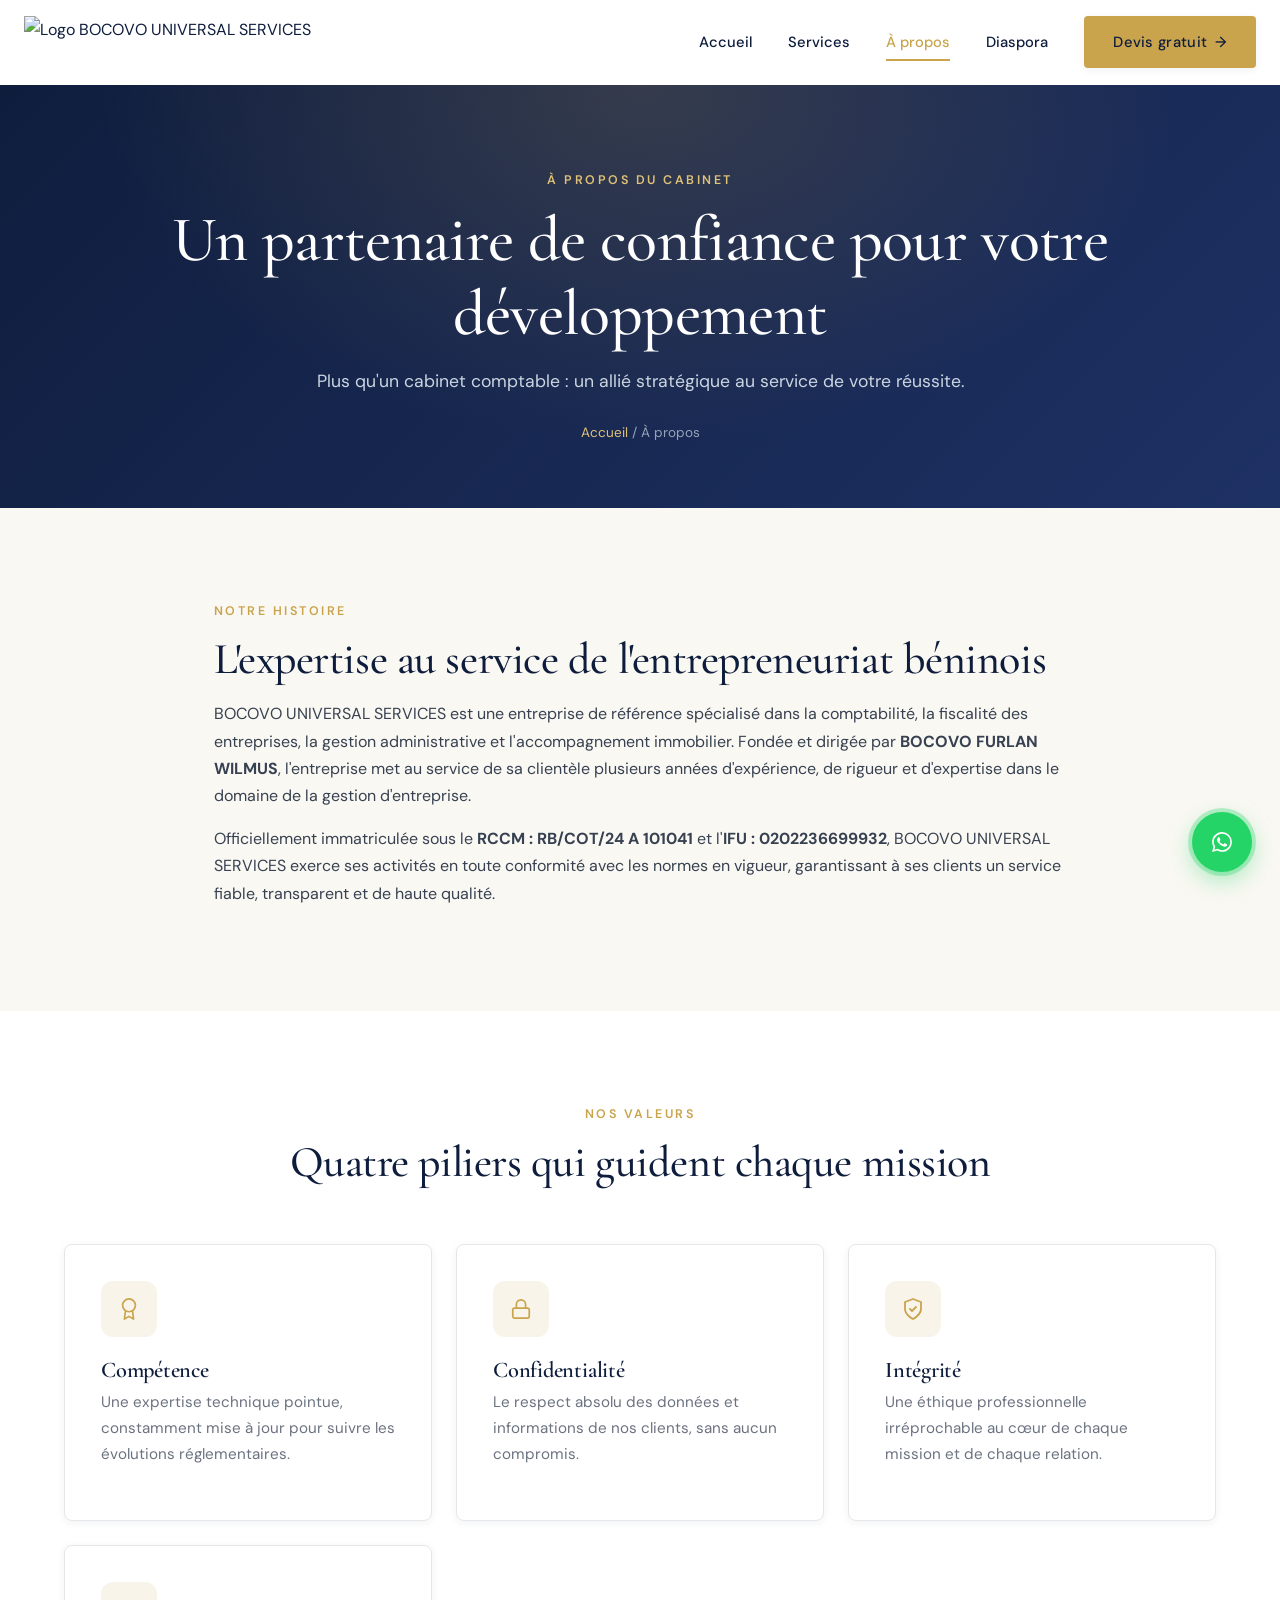
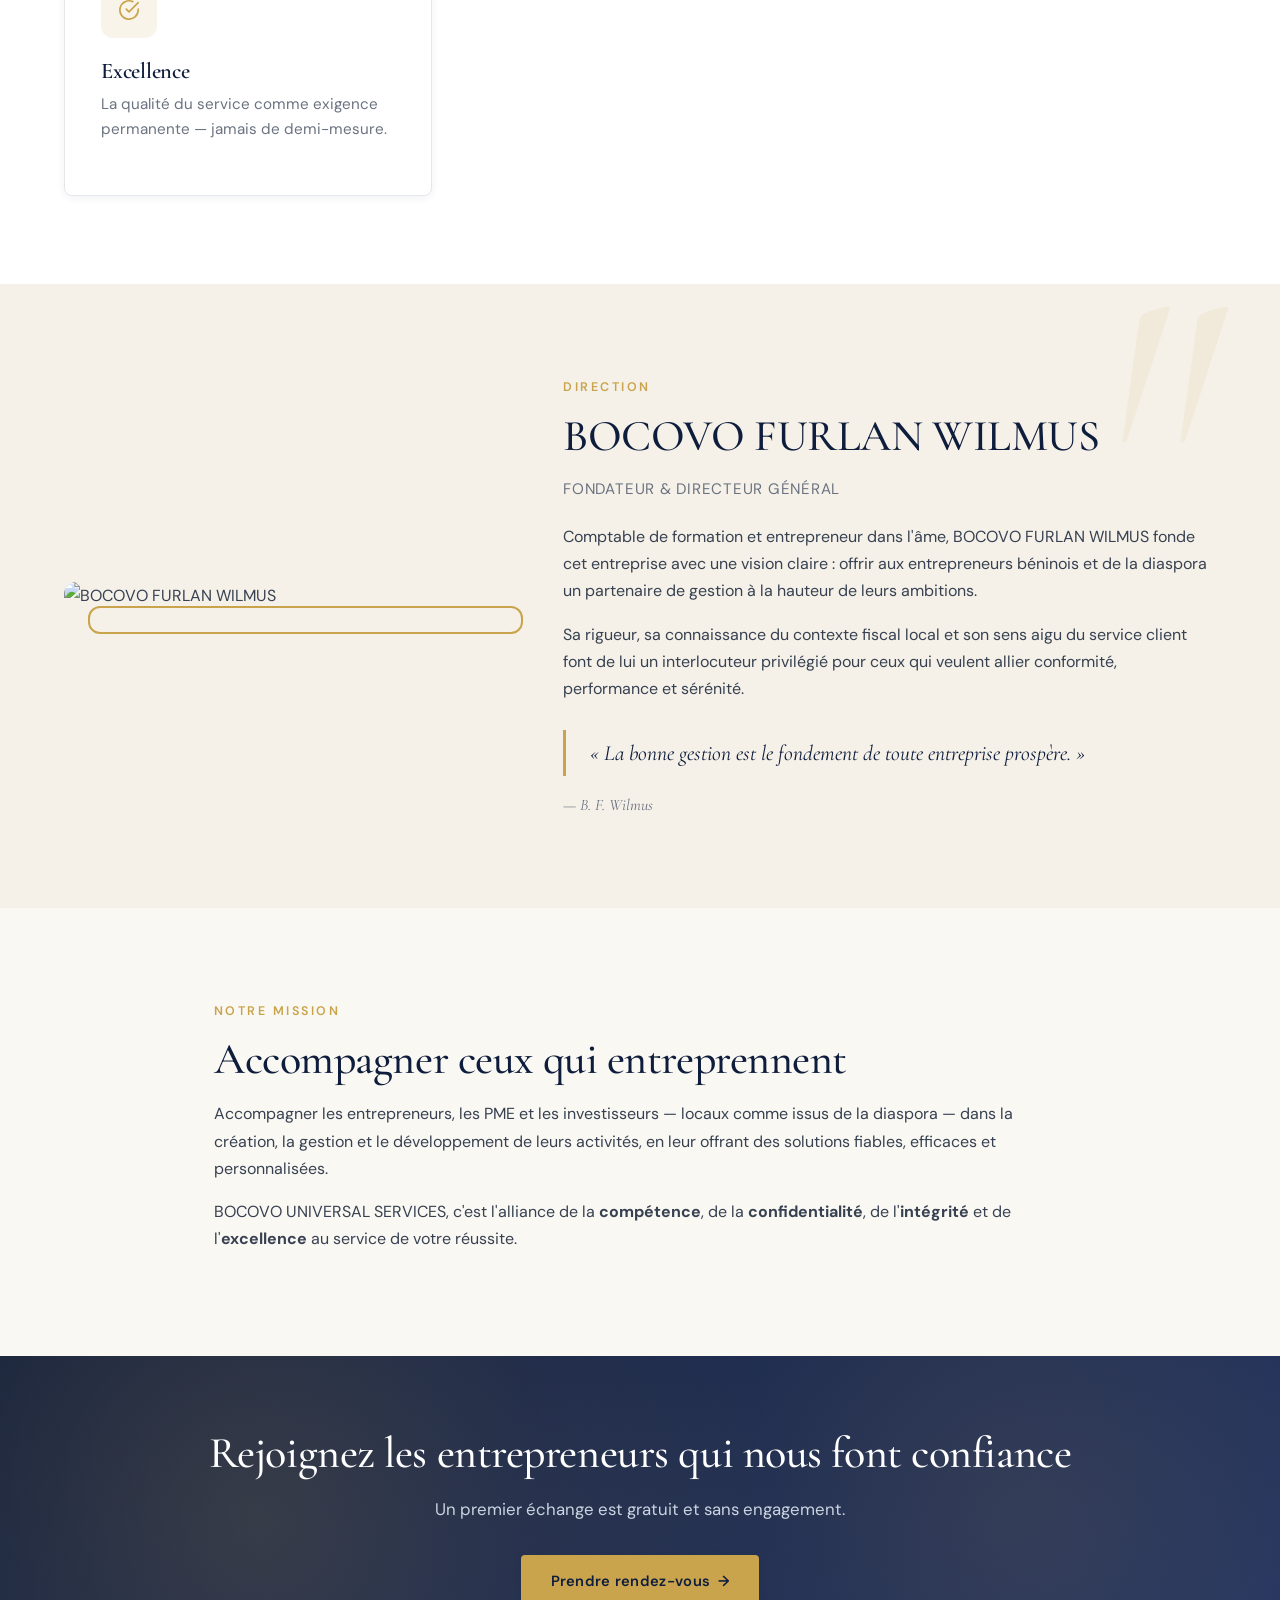
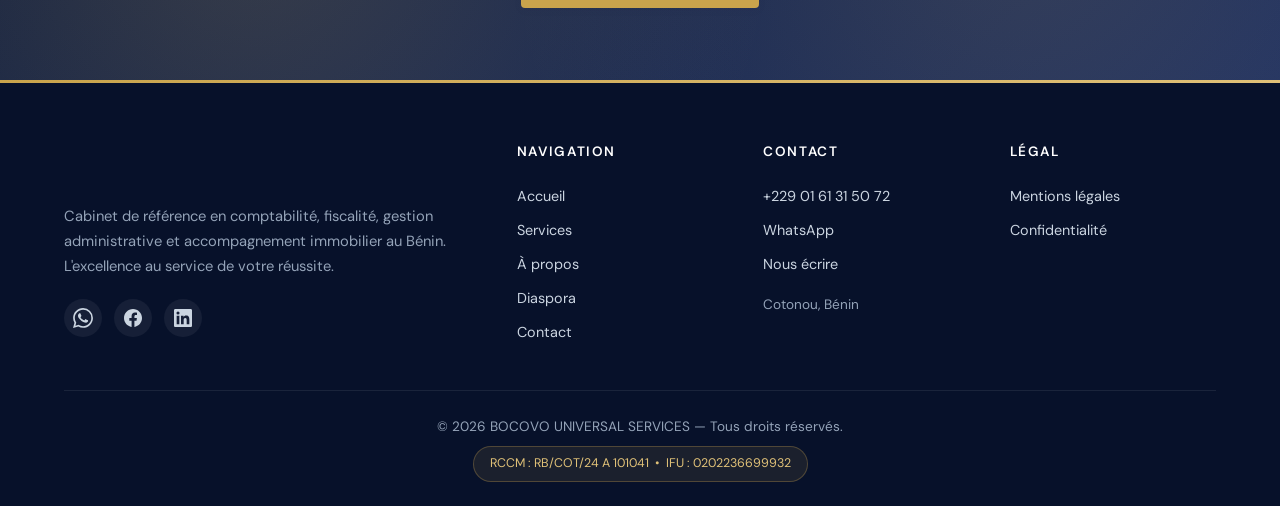
==== a-propos.html @ 5f21bded "Add files via upload" ====
<!DOCTYPE html>
<html lang="fr">
<head>
<meta charset="UTF-8">
<meta name="viewport" content="width=device-width, initial-scale=1.0">
<title>À propos — BOCOVO UNIVERSAL SERVICES</title>
<meta name="description" content="Découvrez BOCOVO UNIVERSAL SERVICES : histoire, valeurs et mission du cabinet dirigé par BOCOVO FURLAN WILMUS.">
<meta property="og:title" content="À propos — BOCOVO UNIVERSAL SERVICES">
<meta property="og:description" content="Découvrez BOCOVO UNIVERSAL SERVICES : histoire, valeurs et mission du cabinet dirigé par BOCOVO FURLAN WILMUS.">
<meta property="og:type" content="website">
<link rel="preconnect" href="https://fonts.googleapis.com">
<link rel="preconnect" href="https://fonts.gstatic.com" crossorigin>
<link href="https://fonts.googleapis.com/css2?family=Cormorant+Garamond:ital,wght@0,500;0,600;0,700;1,500&family=DM+Sans:wght@300;400;500;600;700&display=swap" rel="stylesheet">
<link rel="stylesheet" href="styles.css">
<link rel="icon" type="image/png" href="assets/logo-bocovo.png">
</head>
<body>
<header class="header">
  <div class="header-inner">
    <a href="index.html" class="logo">
      <img src="assets/logo-bocovo.png" alt="Logo BOCOVO UNIVERSAL SERVICES">
    </a>
    <button class="nav-toggle" aria-label="Menu">☰</button>
    <nav class="nav">
      <a href="index.html">Accueil</a>
      <a href="services.html">Services</a>
      <a href="a-propos.html">À propos</a>
      <a href="expertise-diaspora.html">Diaspora</a>
      <a href="contact.html" class="btn btn-primary btn-arrow">Devis gratuit</a>
    </nav>
  </div>
</header>
<main>

<section class="page-hero">
  <div class="container">
    <div class="eyebrow">À propos du cabinet</div>
    <h1>Un partenaire de confiance pour votre développement</h1>
    <p>Plus qu'un cabinet comptable : un allié stratégique au service de votre réussite.</p>
    <div class="breadcrumb"><a href="index.html">Accueil</a> / À propos</div>
  </div>
</section>

<section>
  <div class="container" style="max-width:900px;">
    <div class="reveal">
      <div class="eyebrow">Notre histoire</div>
      <h2>L'expertise au service de l'entrepreneuriat béninois</h2>
      <p>BOCOVO UNIVERSAL SERVICES est une entreprise de référence spécialisé dans la comptabilité, la fiscalité des entreprises, la gestion administrative et l'accompagnement immobilier. Fondée et dirigée par <strong>BOCOVO FURLAN WILMUS</strong>, l'entreprise met au service de sa clientèle plusieurs années d'expérience, de rigueur et d'expertise dans le domaine de la gestion d'entreprise.</p>
      <p>Officiellement immatriculée sous le <strong>RCCM : RB/COT/24 A 101041</strong> et l'<strong>IFU : 0202236699932</strong>, BOCOVO UNIVERSAL SERVICES exerce ses activités en toute conformité avec les normes en vigueur, garantissant à ses clients un service fiable, transparent et de haute qualité.</p>
    </div>
  </div>
</section>

<section class="bg-white">
  <div class="container">
    <div class="section-header reveal">
      <div class="eyebrow">Nos valeurs</div>
      <h2>Quatre piliers qui guident chaque mission</h2>
    </div>
    <div class="services-grid">
      <div class="service-card reveal"><div class="service-icon"><svg width="22" height="22" viewBox="0 0 24 24" fill="none" stroke="currentColor" stroke-width="1.8" stroke-linecap="round" stroke-linejoin="round"><circle cx="12" cy="8" r="7"/><polyline points="8.21 13.89 7 23 12 20 17 23 15.79 13.88"/></svg></div><h3>Compétence</h3><p>Une expertise technique pointue, constamment mise à jour pour suivre les évolutions réglementaires.</p></div>
      <div class="service-card reveal reveal-delay-1"><div class="service-icon"><svg width="22" height="22" viewBox="0 0 24 24" fill="none" stroke="currentColor" stroke-width="1.8" stroke-linecap="round" stroke-linejoin="round"><rect x="3" y="11" width="18" height="11" rx="2"/><path d="M7 11V7a5 5 0 0 1 10 0v4"/></svg></div><h3>Confidentialité</h3><p>Le respect absolu des données et informations de nos clients, sans aucun compromis.</p></div>
      <div class="service-card reveal reveal-delay-2"><div class="service-icon"><svg width="24" height="24" viewBox="0 0 24 24" fill="none" stroke="currentColor" stroke-width="1.8" stroke-linecap="round" stroke-linejoin="round"><path d="M12 22s8-4 8-10V5l-8-3-8 3v7c0 6 8 10 8 10z"/><polyline points="9 12 11 14 15 10"/></svg></div><h3>Intégrité</h3><p>Une éthique professionnelle irréprochable au cœur de chaque mission et de chaque relation.</p></div>
      <div class="service-card reveal reveal-delay-3"><div class="service-icon"><svg width="22" height="22" viewBox="0 0 24 24" fill="none" stroke="currentColor" stroke-width="1.8" stroke-linecap="round" stroke-linejoin="round"><path d="M22 11.08V12a10 10 0 1 1-5.93-9.14"/><polyline points="22 4 12 14.01 9 11.01"/></svg></div><h3>Excellence</h3><p>La qualité du service comme exigence permanente — jamais de demi-mesure.</p></div>
    </div>
  </div>
</section>

<section class="founder-section">
  <div class="container">
    <div class="founder">
      <div class="founder-img-wrap reveal"><img src="assets/directeur.jpg" alt="BOCOVO FURLAN WILMUS"></div>
      <div class="reveal reveal-delay-1">
        <div class="eyebrow">Direction</div>
        <h2>BOCOVO FURLAN WILMUS</h2>
        <p style="color:var(--gray);font-size:0.95rem;letter-spacing:0.05em;text-transform:uppercase;margin-bottom:1.25rem;">Fondateur & Directeur Général</p>
        <p>Comptable de formation et entrepreneur dans l'âme, BOCOVO FURLAN WILMUS fonde cet entreprise avec une vision claire : offrir aux entrepreneurs béninois et de la diaspora un partenaire de gestion à la hauteur de leurs ambitions.</p>
        <p>Sa rigueur, sa connaissance du contexte fiscal local et son sens aigu du service client font de lui un interlocuteur privilégié pour ceux qui veulent allier conformité, performance et sérénité.</p>
        <blockquote>« La bonne gestion est le fondement de toute entreprise prospère. »</blockquote>
        <div class="founder-signature">— B. F. Wilmus</div>
      </div>
    </div>
  </div>
</section>

<section>
  <div class="container" style="max-width:900px;">
    <div class="reveal">
      <div class="eyebrow">Notre mission</div>
      <h2>Accompagner ceux qui entreprennent</h2>
      <p>Accompagner les entrepreneurs, les PME et les investisseurs — locaux comme issus de la diaspora — dans la création, la gestion et le développement de leurs activités, en leur offrant des solutions fiables, efficaces et personnalisées.</p>
      <p>BOCOVO UNIVERSAL SERVICES, c'est l'alliance de la <strong>compétence</strong>, de la <strong>confidentialité</strong>, de l'<strong>intégrité</strong> et de l'<strong>excellence</strong> au service de votre réussite.</p>
    </div>
  </div>
</section>

<section class="cta-banner">
  <div class="container">
    <h2>Rejoignez les entrepreneurs qui nous font confiance</h2>
    <p>Un premier échange est gratuit et sans engagement.</p>
    <a href="contact.html" class="btn btn-primary btn-arrow">Prendre rendez-vous</a>
  </div>
</section>
</main>
<footer class="footer">
  <div class="container">
    <div class="footer-grid">
      <div class="footer-brand">
        <div class="logo">
          <img src="assets/logo-bocovo.png" alt="" style="height:44px;filter:brightness(0) invert(1);">
        </div>
        <p>Cabinet de référence en comptabilité, fiscalité, gestion administrative et accompagnement immobilier au Bénin. L'excellence au service de votre réussite.</p>
        <div class="footer-social">
          <a href="https://wa.me/2290161315072" aria-label="WhatsApp" target="_blank" rel="noopener"><svg width="20" height="20" viewBox="0 0 24 24" fill="currentColor"><path d="M17.472 14.382c-.297-.149-1.758-.867-2.03-.967-.273-.099-.471-.148-.67.15-.197.297-.767.966-.94 1.164-.173.199-.347.223-.644.075-.297-.15-1.255-.463-2.39-1.475-.883-.788-1.48-1.761-1.653-2.059-.173-.297-.018-.458.13-.606.134-.133.298-.347.446-.52.149-.174.198-.298.298-.497.099-.198.05-.371-.025-.52-.075-.149-.669-1.612-.916-2.207-.242-.579-.487-.5-.669-.51-.173-.008-.371-.01-.57-.01-.198 0-.52.074-.792.372-.272.297-1.04 1.016-1.04 2.479 0 1.462 1.065 2.875 1.213 3.074.149.198 2.096 3.2 5.077 4.487.709.306 1.262.489 1.694.625.712.227 1.36.195 1.871.118.571-.085 1.758-.719 2.006-1.413.248-.694.248-1.289.173-1.413-.074-.124-.272-.198-.57-.347m-5.421 7.403h-.004a9.87 9.87 0 0 1-5.031-1.378l-.361-.214-3.741.982.998-3.648-.235-.374a9.86 9.86 0 0 1-1.51-5.26c.001-5.45 4.436-9.884 9.888-9.884 2.64 0 5.122 1.03 6.988 2.898a9.825 9.825 0 0 1 2.893 6.994c-.003 5.45-4.437 9.884-9.885 9.884m8.413-18.297A11.815 11.815 0 0 0 12.05 0C5.495 0 .16 5.335.157 11.892c0 2.096.547 4.142 1.588 5.945L.057 24l6.305-1.654a11.882 11.882 0 0 0 5.683 1.448h.005c6.554 0 11.89-5.335 11.893-11.893a11.821 11.821 0 0 0-3.48-8.413z"/></svg></a>
          <a href="#" aria-label="Facebook"><svg width="18" height="18" viewBox="0 0 24 24" fill="currentColor"><path d="M24 12.073c0-6.627-5.373-12-12-12s-12 5.373-12 12c0 5.99 4.388 10.954 10.125 11.854v-8.385H7.078v-3.47h3.047V9.43c0-3.007 1.792-4.669 4.533-4.669 1.312 0 2.686.235 2.686.235v2.953H15.83c-1.491 0-1.956.925-1.956 1.874v2.25h3.328l-.532 3.47h-2.796v8.385C19.612 23.027 24 18.062 24 12.073z"/></svg></a>
          <a href="#" aria-label="LinkedIn"><svg width="18" height="18" viewBox="0 0 24 24" fill="currentColor"><path d="M20.447 20.452h-3.554v-5.569c0-1.328-.027-3.037-1.852-3.037-1.853 0-2.136 1.445-2.136 2.939v5.667H9.351V9h3.414v1.561h.046c.477-.9 1.637-1.85 3.37-1.85 3.601 0 4.267 2.37 4.267 5.455v6.286zM5.337 7.433a2.062 2.062 0 0 1-2.063-2.065 2.063 2.063 0 1 1 2.063 2.065zm1.782 13.019H3.555V9h3.564v11.452zM22.225 0H1.771C.792 0 0 .774 0 1.729v20.542C0 23.227.792 24 1.771 24h20.451C23.2 24 24 23.227 24 22.271V1.729C24 .774 23.2 0 22.222 0h.003z"/></svg></a>
        </div>
      </div>
      <div>
        <h4>Navigation</h4>
        <a href="index.html">Accueil</a>
        <a href="services.html">Services</a>
        <a href="a-propos.html">À propos</a>
        <a href="expertise-diaspora.html">Diaspora</a>
        <a href="contact.html">Contact</a>
      </div>
      <div>
        <h4>Contact</h4>
        <a href="tel:+22901613150 72">+229 01 61 31 50 72</a>
        <a href="https://wa.me/2290161315072" target="_blank" rel="noopener">WhatsApp</a>
        <a href="mailto:contact@bocovo-universal-services.com">Nous écrire</a>
        <p style="color:#94a3b8;font-size:0.85rem;margin-top:0.75rem;">Cotonou, Bénin</p>
      </div>
      <div>
        <h4>Légal</h4>
        <a href="mentions-legales.html">Mentions légales</a>
        <a href="confidentialite.html">Confidentialité</a>
      </div>
    </div>
    <div class="footer-bottom">
      © <span id="year">2026</span> BOCOVO UNIVERSAL SERVICES — Tous droits réservés.<br>
      <span class="footer-legal-ids">RCCM : RB/COT/24 A 101041 &nbsp;•&nbsp; IFU : 0202236699932</span>
    </div>
  </div>
</footer>
<a href="https://wa.me/2290161315072" class="whatsapp-fab" aria-label="Discuter sur WhatsApp" target="_blank" rel="noopener"><svg width="20" height="20" viewBox="0 0 24 24" fill="currentColor"><path d="M17.472 14.382c-.297-.149-1.758-.867-2.03-.967-.273-.099-.471-.148-.67.15-.197.297-.767.966-.94 1.164-.173.199-.347.223-.644.075-.297-.15-1.255-.463-2.39-1.475-.883-.788-1.48-1.761-1.653-2.059-.173-.297-.018-.458.13-.606.134-.133.298-.347.446-.52.149-.174.198-.298.298-.497.099-.198.05-.371-.025-.52-.075-.149-.669-1.612-.916-2.207-.242-.579-.487-.5-.669-.51-.173-.008-.371-.01-.57-.01-.198 0-.52.074-.792.372-.272.297-1.04 1.016-1.04 2.479 0 1.462 1.065 2.875 1.213 3.074.149.198 2.096 3.2 5.077 4.487.709.306 1.262.489 1.694.625.712.227 1.36.195 1.871.118.571-.085 1.758-.719 2.006-1.413.248-.694.248-1.289.173-1.413-.074-.124-.272-.198-.57-.347m-5.421 7.403h-.004a9.87 9.87 0 0 1-5.031-1.378l-.361-.214-3.741.982.998-3.648-.235-.374a9.86 9.86 0 0 1-1.51-5.26c.001-5.45 4.436-9.884 9.888-9.884 2.64 0 5.122 1.03 6.988 2.898a9.825 9.825 0 0 1 2.893 6.994c-.003 5.45-4.437 9.884-9.885 9.884m8.413-18.297A11.815 11.815 0 0 0 12.05 0C5.495 0 .16 5.335.157 11.892c0 2.096.547 4.142 1.588 5.945L.057 24l6.305-1.654a11.882 11.882 0 0 0 5.683 1.448h.005c6.554 0 11.89-5.335 11.893-11.893a11.821 11.821 0 0 0-3.48-8.413z"/></svg></a>
<script src="script.js"></script>
</body>
</html>
---- styles.css ----
/* ============================================
   BOCOVO UNIVERSAL SERVICES - Premium Styles
   ============================================ */
:root {
  --navy: #0f1d3d;
  --navy-dark: #07112a;
  --navy-light: #1e3164;
  --gold: #c9a44c;
  --gold-light: #e0c178;
  --gold-soft: rgba(201, 164, 76, 0.12);
  --ivory: #faf8f3;
  --cream: #f5f1e8;
  --gray: #6b7280;
  --gray-dark: #374151;
  --gray-light: #e5e7eb;
  --white: #ffffff;
  --shadow-sm: 0 2px 8px rgba(15, 29, 61, 0.06);
  --shadow-md: 0 8px 24px rgba(15, 29, 61, 0.1);
  --shadow-lg: 0 20px 50px -15px rgba(15, 29, 61, 0.3);
  --shadow-gold: 0 10px 40px -10px rgba(201, 164, 76, 0.45);
  --gradient-navy: linear-gradient(135deg, var(--navy) 0%, var(--navy-light) 100%);
  --gradient-gold: linear-gradient(135deg, var(--gold) 0%, var(--gold-light) 100%);
  --transition: all 0.35s cubic-bezier(0.4, 0, 0.2, 1);
}

* { margin: 0; padding: 0; box-sizing: border-box; }
html { scroll-behavior: smooth; -webkit-font-smoothing: antialiased; }
body {
  font-family: 'DM Sans', -apple-system, sans-serif;
  color: var(--gray-dark);
  background: var(--ivory);
  line-height: 1.7;
  overflow-x: hidden;
}
h1, h2, h3, h4 {
  font-family: 'Cormorant Garamond', Georgia, serif;
  font-weight: 600;
  line-height: 1.15;
  color: var(--navy);
  letter-spacing: -0.01em;
}
h1 { font-size: clamp(2.25rem, 5.5vw, 4rem); font-weight: 500; }
h2 { font-size: clamp(1.875rem, 4vw, 2.75rem); margin-bottom: 1rem; font-weight: 500; }
h3 { font-size: 1.4rem; margin-bottom: 0.5rem; font-weight: 600; }
p { margin-bottom: 1rem; }
a { color: var(--navy); text-decoration: none; transition: var(--transition); }
a:hover { color: var(--gold); }
img { max-width: 100%; height: auto; display: block; }
.container { max-width: 1200px; margin: 0 auto; padding: 0 1.5rem; }
.eyebrow { color: var(--gold); font-size: 0.78rem; letter-spacing: 0.2em; text-transform: uppercase; font-weight: 600; margin-bottom: 0.75rem; display: inline-block; font-family: 'DM Sans', sans-serif; }

/* ============ HEADER ============ */
.header {
  background: rgba(255, 255, 255, 0.95);
  backdrop-filter: blur(12px);
  -webkit-backdrop-filter: blur(12px);
  border-bottom: 1px solid transparent;
  position: sticky; top: 0; z-index: 100;
  transition: var(--transition);
}
.header.scrolled { box-shadow: var(--shadow-sm); border-bottom-color: var(--gray-light); }
.header-inner { display: flex; align-items: center; justify-content: space-between; padding: 1rem 1.5rem; max-width: 1280px; margin: 0 auto; }
.logo { display: flex; align-items: center; gap: 0.85rem; }
.logo img { height: 52px; width: auto; }
.logo-text { font-family: 'Cormorant Garamond', serif; font-weight: 700; font-size: 1.15rem; color: var(--navy); line-height: 1.1; letter-spacing: 0.02em; }
.logo-text span { display: block; font-size: 0.65rem; color: var(--gold); letter-spacing: 0.18em; font-family: 'DM Sans', sans-serif; font-weight: 600; margin-top: 2px; }
.nav { display: flex; gap: 2.25rem; align-items: center; }
.nav a { font-weight: 500; font-size: 0.92rem; color: var(--navy); position: relative; }
.nav a:not(.btn)::after { content: ''; position: absolute; bottom: -6px; left: 0; width: 0; height: 2px; background: var(--gold); transition: var(--transition); }
.nav a:not(.btn):hover::after, .nav a.active::after { width: 100%; }
.nav a.active { color: var(--gold); }

.btn { display: inline-flex; align-items: center; gap: 0.5rem; padding: 0.85rem 1.85rem; border-radius: 4px; font-weight: 600; font-size: 0.92rem; cursor: pointer; border: none; transition: var(--transition); text-align: center; font-family: 'DM Sans', sans-serif; letter-spacing: 0.02em; }
.btn-primary { background: var(--gold); color: var(--navy); box-shadow: var(--shadow-sm); }
.btn-primary:hover { background: var(--gold-light); color: var(--navy); transform: translateY(-2px); box-shadow: var(--shadow-gold); }
.btn-outline { background: transparent; color: var(--white); border: 1.5px solid rgba(255,255,255,0.4); }
.btn-outline:hover { background: var(--white); color: var(--navy); border-color: var(--white); }
.btn-dark { background: var(--navy); color: var(--white); }
.btn-dark:hover { background: var(--navy-light); color: var(--white); transform: translateY(-2px); }
.btn-arrow::after { content: '→'; transition: transform 0.3s; }
.btn-arrow:hover::after { transform: translateX(4px); }
.nav-toggle { display: none; background: none; border: none; font-size: 1.75rem; cursor: pointer; color: var(--navy); padding: 0.25rem; }

/* ============ HERO ============ */
.hero {
  position: relative;
  min-height: 92vh;
  display: flex;
  align-items: center;
  color: var(--white);
  overflow: hidden;
  isolation: isolate;
}
.hero-bg { position: absolute; inset: 0; z-index: -2; }
.hero-bg img { width: 100%; height: 100%; object-fit: cover; }
.hero::before { content: ''; position: absolute; inset: 0; background: linear-gradient(105deg, rgba(7,17,42,0.95) 0%, rgba(15,29,61,0.85) 50%, rgba(15,29,61,0.6) 100%); z-index: -1; }
.hero-content { padding: 5rem 0; max-width: 720px; }
.hero-badges { display: flex; gap: 0.75rem; flex-wrap: wrap; margin-bottom: 1.75rem; }
.badge { background: rgba(201,164,76,0.18); border: 1px solid rgba(201,164,76,0.5); color: var(--gold-light); padding: 0.4rem 1rem; border-radius: 100px; font-size: 0.78rem; font-weight: 500; letter-spacing: 0.04em; backdrop-filter: blur(8px); }
.hero h1 { color: var(--white); margin-bottom: 1.5rem; }
.hero h1 .accent { color: var(--gold); font-style: italic; font-weight: 500; }
.hero .subtitle { font-size: 1.15rem; opacity: 0.92; margin-bottom: 2.5rem; color: #e8edf3; font-weight: 300; max-width: 600px; }
.hero-actions { display: flex; gap: 1rem; flex-wrap: wrap; align-items: center; }
.hero-scroll { position: absolute; bottom: 2rem; left: 50%; transform: translateX(-50%); color: var(--gold-light); font-size: 0.75rem; letter-spacing: 0.2em; text-transform: uppercase; opacity: 0.7; animation: float 2.5s ease-in-out infinite; }
@keyframes float { 0%,100% { transform: translateX(-50%) translateY(0); } 50% { transform: translateX(-50%) translateY(-8px); } }

/* ============ SECTIONS ============ */
section { padding: 5.5rem 0; position: relative; }
.section-header { text-align: center; max-width: 720px; margin: 0 auto 3.5rem; }
.section-header h2 { margin-bottom: 1rem; }
.section-header p { color: var(--gray); font-size: 1.05rem; }

/* ============ TRUST STRIP ============ */
.trust-strip { background: var(--white); padding: 2.5rem 0; border-top: 1px solid var(--gray-light); border-bottom: 1px solid var(--gray-light); }
.trust-items { display: grid; grid-template-columns: repeat(auto-fit, minmax(180px, 1fr)); gap: 2rem; text-align: center; }
.trust-item .icon-circle { width: 56px; height: 56px; background: var(--gold-soft); border-radius: 50%; display: flex; align-items: center; justify-content: center; margin: 0 auto 0.75rem; color: var(--gold); }
.trust-item .label { font-size: 0.75rem; color: var(--gray); text-transform: uppercase; letter-spacing: 0.12em; font-weight: 600; }
.trust-item .value { font-family: 'Cormorant Garamond', serif; font-size: 1.3rem; color: var(--navy); font-weight: 600; margin-top: 0.25rem; }

/* ============ STATS ============ */
.stats { background: var(--gradient-navy); color: var(--white); position: relative; overflow: hidden; }
.stats::before { content: ''; position: absolute; inset: 0; background: radial-gradient(ellipse at top right, rgba(201,164,76,0.15), transparent 60%); }
.stats-grid { display: grid; grid-template-columns: repeat(auto-fit, minmax(220px, 1fr)); gap: 3rem; text-align: center; position: relative; }
.stat-number { font-family: 'Cormorant Garamond', serif; font-size: clamp(3rem, 6vw, 4.5rem); font-weight: 600; color: var(--gold); line-height: 1; margin-bottom: 0.5rem; }
.stat-label { font-size: 0.95rem; color: #cbd5e1; letter-spacing: 0.04em; }

/* ============ SERVICE CARDS ============ */
.services-grid { display: grid; grid-template-columns: repeat(auto-fit, minmax(280px, 1fr)); gap: 1.5rem; }
.service-card { background: var(--white); padding: 2.25rem; border-radius: 8px; box-shadow: var(--shadow-sm); border: 1px solid var(--gray-light); transition: var(--transition); position: relative; overflow: hidden; }
.service-card::before { content: ''; position: absolute; top: 0; left: 0; width: 0; height: 3px; background: var(--gradient-gold); transition: var(--transition); }
.service-card:hover { transform: translateY(-6px); box-shadow: var(--shadow-lg); border-color: transparent; }
.service-card:hover::before { width: 100%; }
.service-icon { width: 56px; height: 56px; background: var(--gold-soft); color: var(--gold); border-radius: 12px; display: flex; align-items: center; justify-content: center; margin-bottom: 1.25rem; transition: var(--transition); }
.service-card:hover .service-icon { background: var(--gold); color: var(--white); transform: rotate(-6deg) scale(1.05); }
.service-card p { color: var(--gray); font-size: 0.95rem; margin-bottom: 1rem; }
.service-link { color: var(--gold); font-weight: 600; font-size: 0.88rem; letter-spacing: 0.04em; display: inline-flex; align-items: center; gap: 0.4rem; }
.service-link::after { content: '→'; transition: transform 0.3s; }
.service-link:hover::after { transform: translateX(4px); }

/* ============ FEATURE SPLIT ============ */
.feature-split { display: grid; grid-template-columns: 1fr 1fr; gap: 4rem; align-items: center; }
.feature-split.reverse { direction: rtl; }
.feature-split.reverse > * { direction: ltr; }
.feature-split img { border-radius: 12px; box-shadow: var(--shadow-lg); width: 100%; }
.feature-split-content h2 { margin-bottom: 1.25rem; }
@media (max-width: 860px) { .feature-split { grid-template-columns: 1fr; gap: 2rem; } .feature-split.reverse { direction: ltr; } }

/* ============ FOUNDER ============ */
.founder-section { background: var(--cream); position: relative; overflow: hidden; }
.founder-section::before { content: '"'; position: absolute; top: -3rem; right: 5%; font-family: 'Cormorant Garamond', serif; font-size: 25rem; color: var(--gold); opacity: 0.08; line-height: 1; font-style: italic; }
.founder { display: grid; grid-template-columns: 1fr 1.5fr; gap: 4rem; align-items: center; position: relative; }
.founder-img-wrap { position: relative; }
.founder-img-wrap img { border-radius: 12px; box-shadow: var(--shadow-lg); }
.founder-img-wrap::after { content: ''; position: absolute; inset: 1.5rem -1.5rem -1.5rem 1.5rem; border: 2px solid var(--gold); border-radius: 12px; z-index: -1; }
.founder blockquote { border-left: 3px solid var(--gold); padding: 0.5rem 0 0.5rem 1.5rem; margin-top: 1.75rem; font-style: italic; font-family: 'Cormorant Garamond', serif; font-size: 1.35rem; color: var(--navy); line-height: 1.4; }
.founder-signature { font-family: 'Cormorant Garamond', serif; font-style: italic; color: var(--gray); margin-top: 1rem; }
@media (max-width: 860px) { .founder { grid-template-columns: 1fr; gap: 3rem; } .founder-img-wrap::after { display: none; } }

/* ============ PROCESS TIMELINE ============ */
.process { background: var(--white); }
.process-steps { display: grid; grid-template-columns: repeat(auto-fit, minmax(220px, 1fr)); gap: 1rem; position: relative; }
.process-step { padding: 2.25rem 1.5rem; background: var(--ivory); border-radius: 8px; border: 1px solid var(--gray-light); position: relative; transition: var(--transition); }
.process-step:hover { background: var(--white); border-color: var(--gold); transform: translateY(-4px); box-shadow: var(--shadow-md); }
.process-num { font-family: 'Cormorant Garamond', serif; font-size: 3rem; font-weight: 600; color: var(--gold); line-height: 1; margin-bottom: 0.5rem; opacity: 0.85; }
.process-step h3 { font-size: 1.15rem; margin-bottom: 0.5rem; }
.process-step p { font-size: 0.9rem; color: var(--gray); margin: 0; }

/* ============ TESTIMONIALS ============ */
.testimonials { background: var(--ivory); }
.testimonial-grid { display: grid; grid-template-columns: repeat(auto-fit, minmax(300px, 1fr)); gap: 1.5rem; }
.testimonial { background: var(--white); padding: 2.25rem; border-radius: 12px; box-shadow: var(--shadow-sm); position: relative; border: 1px solid var(--gray-light); }
.testimonial-stars { color: var(--gold); margin-bottom: 1rem; letter-spacing: 2px; }
.testimonial p { font-style: italic; color: var(--gray-dark); font-size: 1.02rem; margin-bottom: 1.5rem; }
.testimonial-author { display: flex; align-items: center; gap: 0.85rem; padding-top: 1rem; border-top: 1px solid var(--gray-light); }
.testimonial-avatar { width: 48px; height: 48px; border-radius: 50%; background: var(--gradient-gold); color: var(--navy); display: flex; align-items: center; justify-content: center; font-family: 'Cormorant Garamond', serif; font-weight: 700; font-size: 1.2rem; }
.testimonial-author .name { font-weight: 600; color: var(--navy); font-size: 0.95rem; }
.testimonial-author .role { font-size: 0.82rem; color: var(--gray); }

/* ============ FAQ ============ */
.faq-list { max-width: 800px; margin: 0 auto; }
.faq-item { background: var(--white); border-radius: 8px; margin-bottom: 0.75rem; box-shadow: var(--shadow-sm); border: 1px solid var(--gray-light); overflow: hidden; transition: var(--transition); }
.faq-item.open { box-shadow: var(--shadow-md); border-color: var(--gold); }
.faq-question { width: 100%; background: none; border: none; padding: 1.4rem 1.75rem; text-align: left; font-family: 'DM Sans', sans-serif; font-size: 1.02rem; font-weight: 600; color: var(--navy); cursor: pointer; display: flex; justify-content: space-between; align-items: center; gap: 1rem; transition: var(--transition); }
.faq-question:hover { color: var(--gold); }
.faq-toggle { width: 28px; height: 28px; border-radius: 50%; background: var(--gold-soft); color: var(--gold); display: flex; align-items: center; justify-content: center; font-size: 1.2rem; flex-shrink: 0; transition: var(--transition); }
.faq-item.open .faq-toggle { background: var(--gold); color: var(--white); transform: rotate(45deg); }
.faq-answer { max-height: 0; overflow: hidden; transition: max-height 0.4s ease, padding 0.4s ease; padding: 0 1.75rem; color: var(--gray-dark); }
.faq-item.open .faq-answer { max-height: 500px; padding: 0 1.75rem 1.5rem; }

/* ============ CTA BANNER ============ */
.cta-banner { background: var(--gradient-navy); color: var(--white); padding: 4.5rem 0; text-align: center; position: relative; overflow: hidden; }
.cta-banner::before { content: ''; position: absolute; inset: 0; background: radial-gradient(circle at 20% 50%, rgba(201,164,76,0.2), transparent 50%), radial-gradient(circle at 80% 50%, rgba(201,164,76,0.15), transparent 50%); }
.cta-banner > .container { position: relative; }
.cta-banner h2 { color: var(--white); margin-bottom: 1rem; }
.cta-banner p { color: #cbd5e1; max-width: 600px; margin: 0 auto 2rem; font-size: 1.05rem; }

/* ============ FORM ============ */
.form { display: grid; gap: 1.25rem; }
.form-row { display: grid; grid-template-columns: 1fr 1fr; gap: 1rem; }
@media (max-width: 600px) { .form-row { grid-template-columns: 1fr; } }
.form-field label { font-size: 0.85rem; font-weight: 600; margin-bottom: 0.4rem; display: block; color: var(--navy); letter-spacing: 0.02em; }
.form-field input, .form-field select, .form-field textarea { width: 100%; padding: 0.85rem 1rem; border: 1.5px solid var(--gray-light); border-radius: 6px; font-family: inherit; font-size: 0.95rem; background: var(--white); color: var(--navy); transition: var(--transition); }
.form-field input:focus, .form-field select:focus, .form-field textarea:focus { outline: none; border-color: var(--gold); box-shadow: 0 0 0 3px var(--gold-soft); }
.form-field textarea { min-height: 140px; resize: vertical; }
.form-message { padding: 1rem; border-radius: 6px; margin-top: 0.5rem; display: none; font-size: 0.92rem; }
.form-message.success { background: #d1fae5; color: #065f46; border: 1px solid #6ee7b7; display: block; }
.form-message.error { background: #fee2e2; color: #991b1b; display: block; }

/* ============ CONTACT INFO ============ */
.contact-grid { display: grid; grid-template-columns: 1fr 1.4fr; gap: 3rem; }
@media (max-width: 860px) { .contact-grid { grid-template-columns: 1fr; gap: 2.5rem; } }
.contact-info-card { background: var(--gradient-navy); color: var(--white); padding: 2.5rem; border-radius: 12px; position: relative; overflow: hidden; }
.contact-info-card::before { content: ''; position: absolute; bottom: -50px; right: -50px; width: 200px; height: 200px; background: radial-gradient(circle, rgba(201,164,76,0.25), transparent 70%); }
.contact-info-card h3 { color: var(--white); margin-bottom: 1.5rem; }
.contact-info-list { list-style: none; padding: 0; position: relative; }
.contact-info-list li { display: flex; gap: 1rem; align-items: flex-start; padding: 1rem 0; border-bottom: 1px solid rgba(255,255,255,0.1); }
.contact-info-list li:last-child { border-bottom: none; }
.contact-info-icon { width: 42px; height: 42px; background: var(--gold-soft); color: var(--gold); border-radius: 10px; display: flex; align-items: center; justify-content: center; flex-shrink: 0; }
.contact-info-list .label { font-size: 0.78rem; color: var(--gold-light); text-transform: uppercase; letter-spacing: 0.1em; font-weight: 600; }
.contact-info-list .value { color: var(--white); font-size: 0.98rem; margin-top: 2px; }
.contact-info-list a.value:hover { color: var(--gold-light); }

.form-card { background: var(--white); padding: 2.5rem; border-radius: 12px; box-shadow: var(--shadow-md); border: 1px solid var(--gray-light); }
.form-card h3 { margin-bottom: 0.5rem; }
.form-card > p { color: var(--gray); margin-bottom: 1.5rem; font-size: 0.95rem; }

/* ============ MAP ============ */
.map-section { padding: 0; }
.map-container { width: 100%; height: 450px; overflow: hidden; position: relative; box-shadow: var(--shadow-md); }
.map-container iframe { width: 100%; height: 100%; border: 0; display: block; filter: grayscale(0.2) contrast(1.05); }

/* ============ FOOTER ============ */
.footer { background: var(--navy-dark); color: #cbd5e1; padding: 4rem 0 1.5rem; position: relative; }
.footer::before { content: ''; position: absolute; top: 0; left: 0; right: 0; height: 3px; background: var(--gradient-gold); }
.footer h4 { color: var(--white); font-family: 'DM Sans', sans-serif; font-size: 0.85rem; text-transform: uppercase; letter-spacing: 0.12em; margin-bottom: 1.25rem; font-weight: 600; }
.footer a { color: #cbd5e1; font-size: 0.9rem; display: block; padding: 0.3rem 0; transition: var(--transition); }
.footer a:hover { color: var(--gold); transform: translateX(4px); }
.footer-grid { display: grid; grid-template-columns: 2fr 1fr 1fr 1fr; gap: 2.5rem; margin-bottom: 2.5rem; }
@media (max-width: 768px) { .footer-grid { grid-template-columns: 1fr 1fr; } }
.footer-brand .logo-text { color: var(--white); }
.footer-brand p { color: #94a3b8; font-size: 0.92rem; margin-top: 1rem; }
.footer-social { display: flex; gap: 0.75rem; margin-top: 1.25rem; }
.footer-social a { width: 38px; height: 38px; padding: 0; background: rgba(255,255,255,0.06); border-radius: 50%; display: flex; align-items: center; justify-content: center; color: #cbd5e1; }
.footer-social a:hover { background: var(--gold); color: var(--navy); transform: translateY(-2px); }
.footer-bottom { border-top: 1px solid rgba(255,255,255,0.08); padding-top: 1.5rem; text-align: center; font-size: 0.85rem; color: #94a3b8; }
.footer-legal-ids { display: inline-block; margin-top: 0.5rem; padding: 0.4rem 1rem; background: rgba(201,164,76,0.1); border: 1px solid rgba(201,164,76,0.3); border-radius: 100px; font-size: 0.78rem; color: var(--gold-light); }

/* ============ WHATSAPP FAB ============ */
.whatsapp-fab { position: fixed; bottom: 1.75rem; right: 1.75rem; background: #25d366; color: white; width: 60px; height: 60px; border-radius: 50%; display: flex; align-items: center; justify-content: center; box-shadow: 0 8px 24px rgba(37, 211, 102, 0.4); z-index: 99; transition: var(--transition); }
.whatsapp-fab::before { content: ''; position: absolute; inset: -4px; border-radius: 50%; background: #25d366; opacity: 0.3; animation: pulse 2s infinite; z-index: -1; }
@keyframes pulse { 0% { transform: scale(1); opacity: 0.3; } 100% { transform: scale(1.6); opacity: 0; } }
.whatsapp-fab:hover { color: white; transform: scale(1.08); }

/* ============ MOBILE NAV ============ */
@media (max-width: 900px) {
  .nav-toggle { display: block; }
  .nav { display: none; position: absolute; top: 100%; left: 0; right: 0; background: var(--white); flex-direction: column; padding: 1.5rem; gap: 0.25rem; box-shadow: var(--shadow-md); align-items: stretch; }
  .nav.open { display: flex; }
  .nav a { padding: 0.75rem 0; width: 100%; }
  .nav a.btn { text-align: center; margin-top: 0.5rem; }
}

/* ============ PAGE HERO (inner pages) ============ */
.page-hero { background: var(--gradient-navy); color: var(--white); padding: 5rem 1.5rem 4rem; text-align: center; position: relative; overflow: hidden; }
.page-hero::before { content: ''; position: absolute; inset: 0; background: radial-gradient(ellipse at top, rgba(201,164,76,0.18), transparent 60%); }
.page-hero > .container { position: relative; }
.page-hero .eyebrow { color: var(--gold-light); }
.page-hero h1 { color: var(--white); margin-bottom: 1rem; }
.page-hero p { color: #cbd5e1; max-width: 700px; margin: 0 auto; font-size: 1.1rem; }
.breadcrumb { font-size: 0.85rem; color: #94a3b8; margin-top: 1.5rem; }
.breadcrumb a { color: var(--gold-light); }

/* ============ UTILITIES ============ */
.bg-white { background: var(--white); }
.bg-cream { background: var(--cream); }
.text-center { text-align: center; }
.mt-2 { margin-top: 2rem; }
.mt-3 { margin-top: 3rem; }

ul.checks { list-style: none; padding: 0; }
ul.checks li { padding-left: 2rem; position: relative; margin-bottom: 0.75rem; color: var(--gray-dark); }
ul.checks li::before { content: '✓'; position: absolute; left: 0; top: 0; width: 22px; height: 22px; background: var(--gold-soft); color: var(--gold); border-radius: 50%; display: flex; align-items: center; justify-content: center; font-weight: 700; font-size: 0.8rem; }

.legal-content { max-width: 800px; margin: 0 auto; }
.legal-content h2 { margin-top: 2.5rem; font-size: 1.6rem; }
.legal-content h2:first-child { margin-top: 0; }

/* ============ SCROLL REVEAL ============ */
.reveal { opacity: 0; transform: translateY(30px); transition: opacity 0.8s ease, transform 0.8s ease; }
.reveal.visible { opacity: 1; transform: translateY(0); }
.reveal-delay-1 { transition-delay: 0.1s; }
.reveal-delay-2 { transition-delay: 0.2s; }
.reveal-delay-3 { transition-delay: 0.3s; }

@media (prefers-reduced-motion: reduce) {
  *, *::before, *::after { animation: none !important; transition: none !important; }
  .reveal { opacity: 1; transform: none; }
}
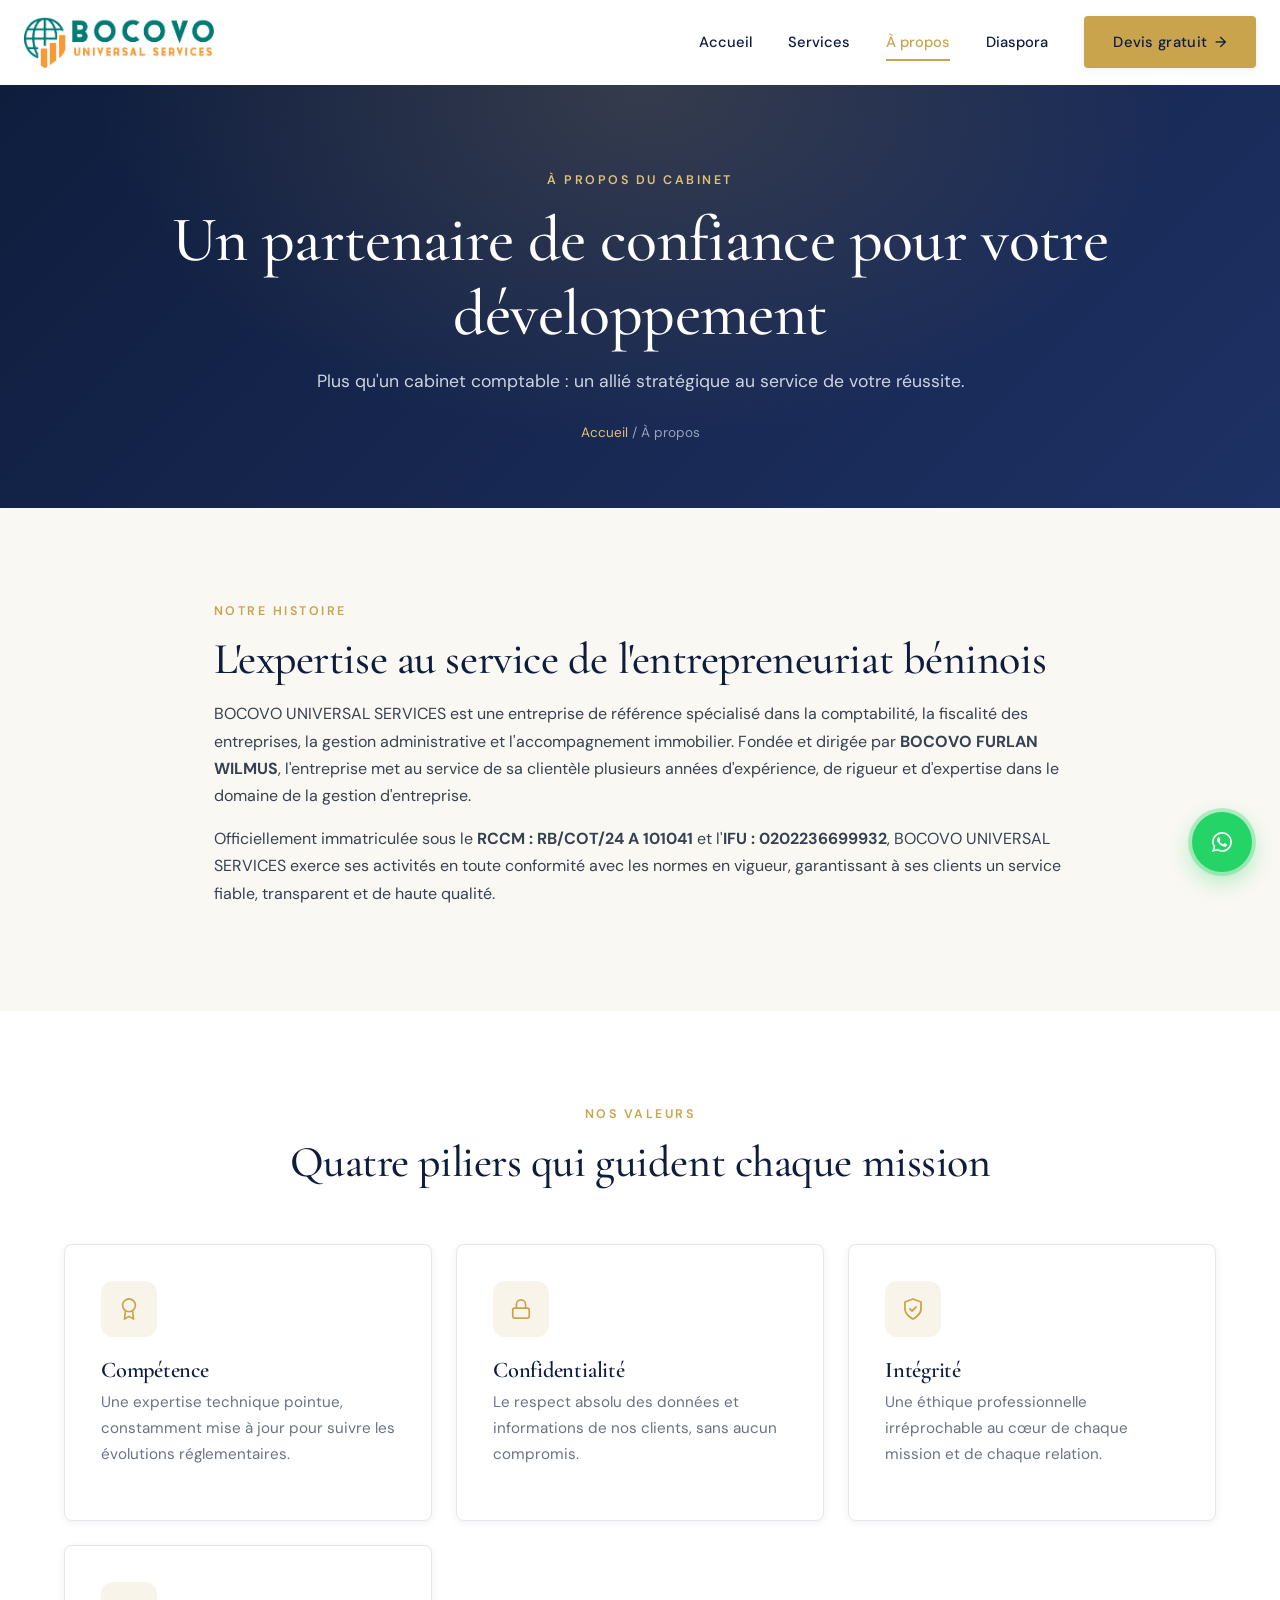
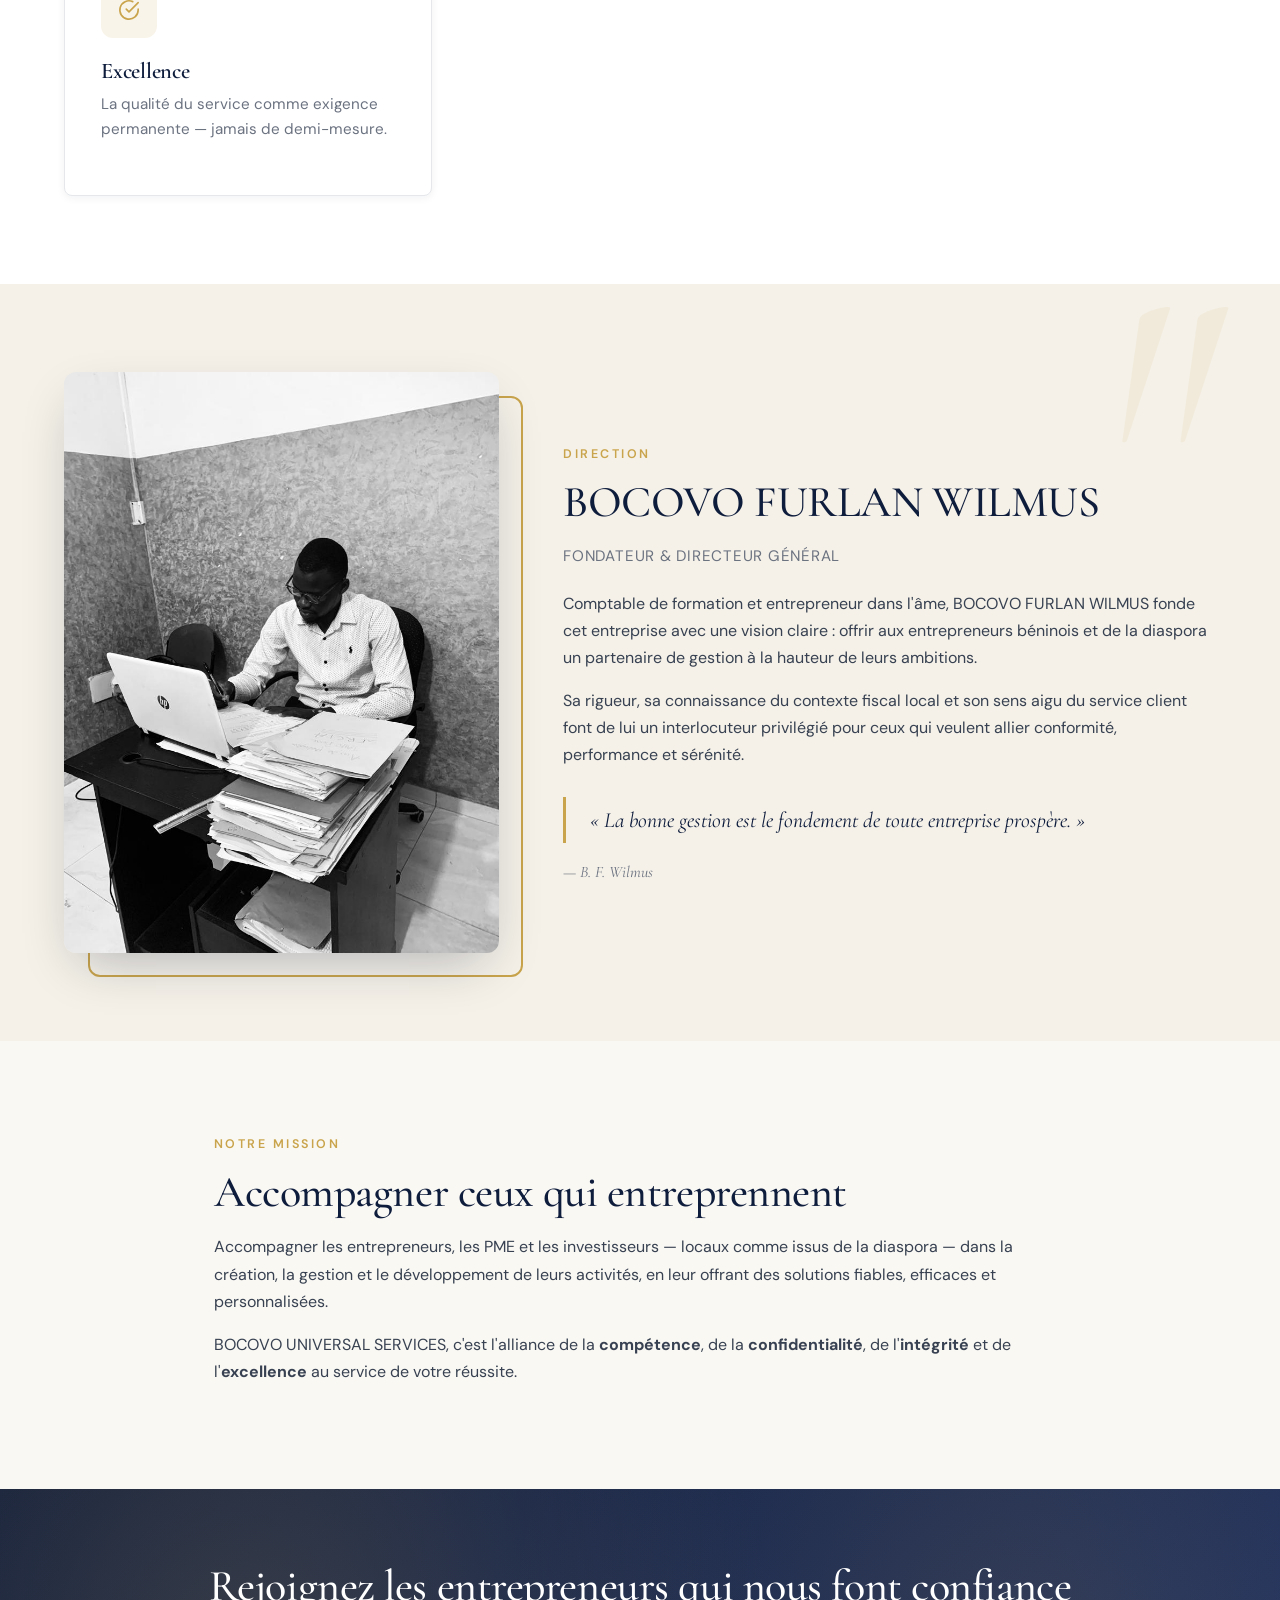
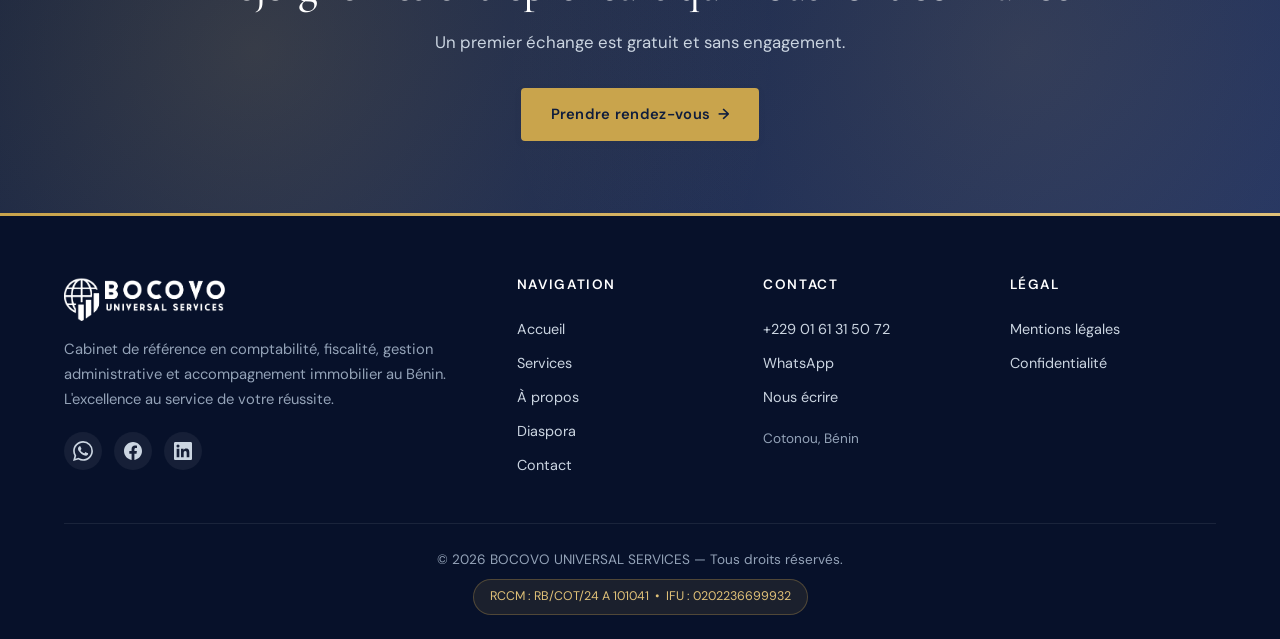
==== commit 73e8b2d3: "Update a-propos.html" ====
--- a/a-propos.html
+++ b/a-propos.html
@@ -12,13 +12,13 @@
 <link rel="preconnect" href="https://fonts.gstatic.com" crossorigin>
 <link href="https://fonts.googleapis.com/css2?family=Cormorant+Garamond:ital,wght@0,500;0,600;0,700;1,500&family=DM+Sans:wght@300;400;500;600;700&display=swap" rel="stylesheet">
 <link rel="stylesheet" href="styles.css">
-<link rel="icon" type="image/png" href="assets/logo-bocovo.png">
+<link rel="icon" type="image/png" href="logo-bocovo.png">
 </head>
 <body>
 <header class="header">
   <div class="header-inner">
     <a href="index.html" class="logo">
-      <img src="assets/logo-bocovo.png" alt="Logo BOCOVO UNIVERSAL SERVICES">
+      <img src="logo-bocovo.png" alt="Logo BOCOVO UNIVERSAL SERVICES">
     </a>
     <button class="nav-toggle" aria-label="Menu">☰</button>
     <nav class="nav">
@@ -70,7 +70,7 @@
 <section class="founder-section">
   <div class="container">
     <div class="founder">
-      <div class="founder-img-wrap reveal"><img src="assets/directeur.jpg" alt="BOCOVO FURLAN WILMUS"></div>
+      <div class="founder-img-wrap reveal"><img src="directeur.jpg" alt="BOCOVO FURLAN WILMUS"></div>
       <div class="reveal reveal-delay-1">
         <div class="eyebrow">Direction</div>
         <h2>BOCOVO FURLAN WILMUS</h2>
@@ -108,7 +108,7 @@
     <div class="footer-grid">
       <div class="footer-brand">
         <div class="logo">
-          <img src="assets/logo-bocovo.png" alt="" style="height:44px;filter:brightness(0) invert(1);">
+          <img src="logo-bocovo.png" alt="" style="height:44px;filter:brightness(0) invert(1);">
         </div>
         <p>Cabinet de référence en comptabilité, fiscalité, gestion administrative et accompagnement immobilier au Bénin. L'excellence au service de votre réussite.</p>
         <div class="footer-social">
